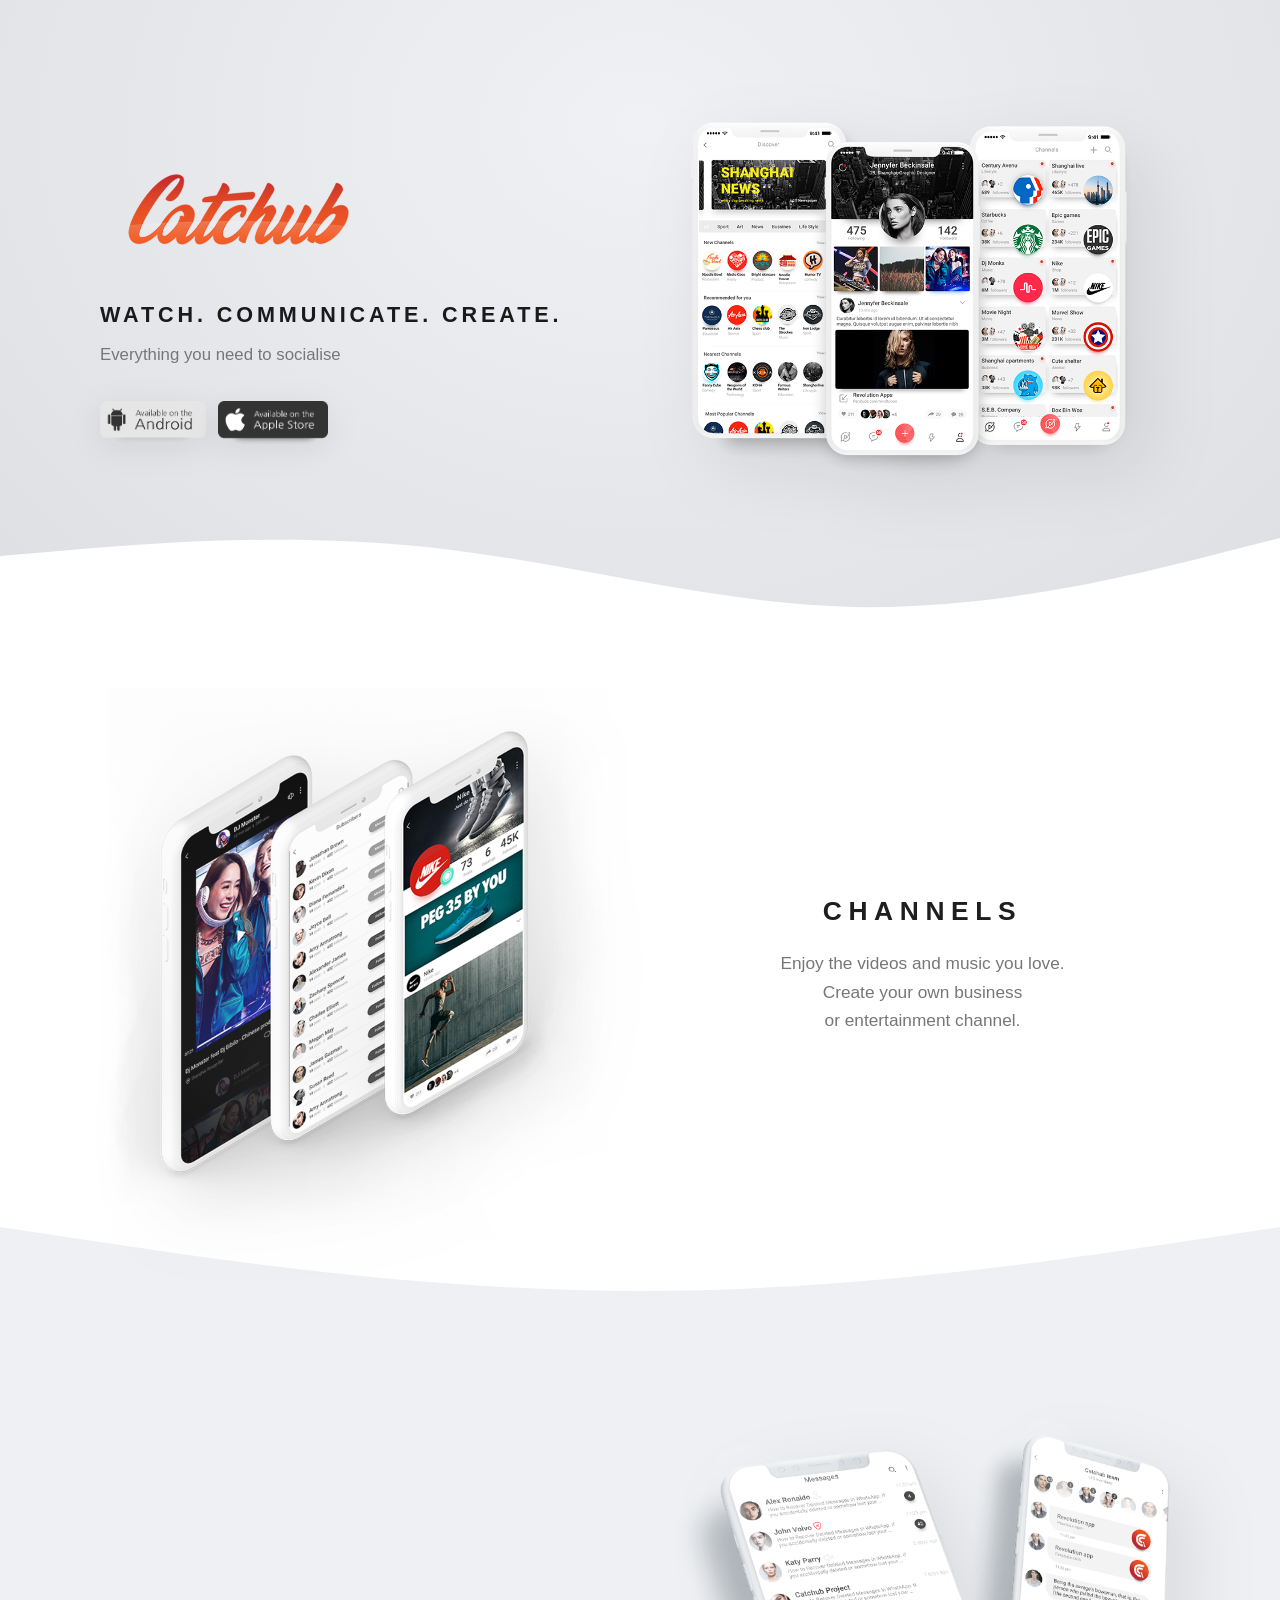
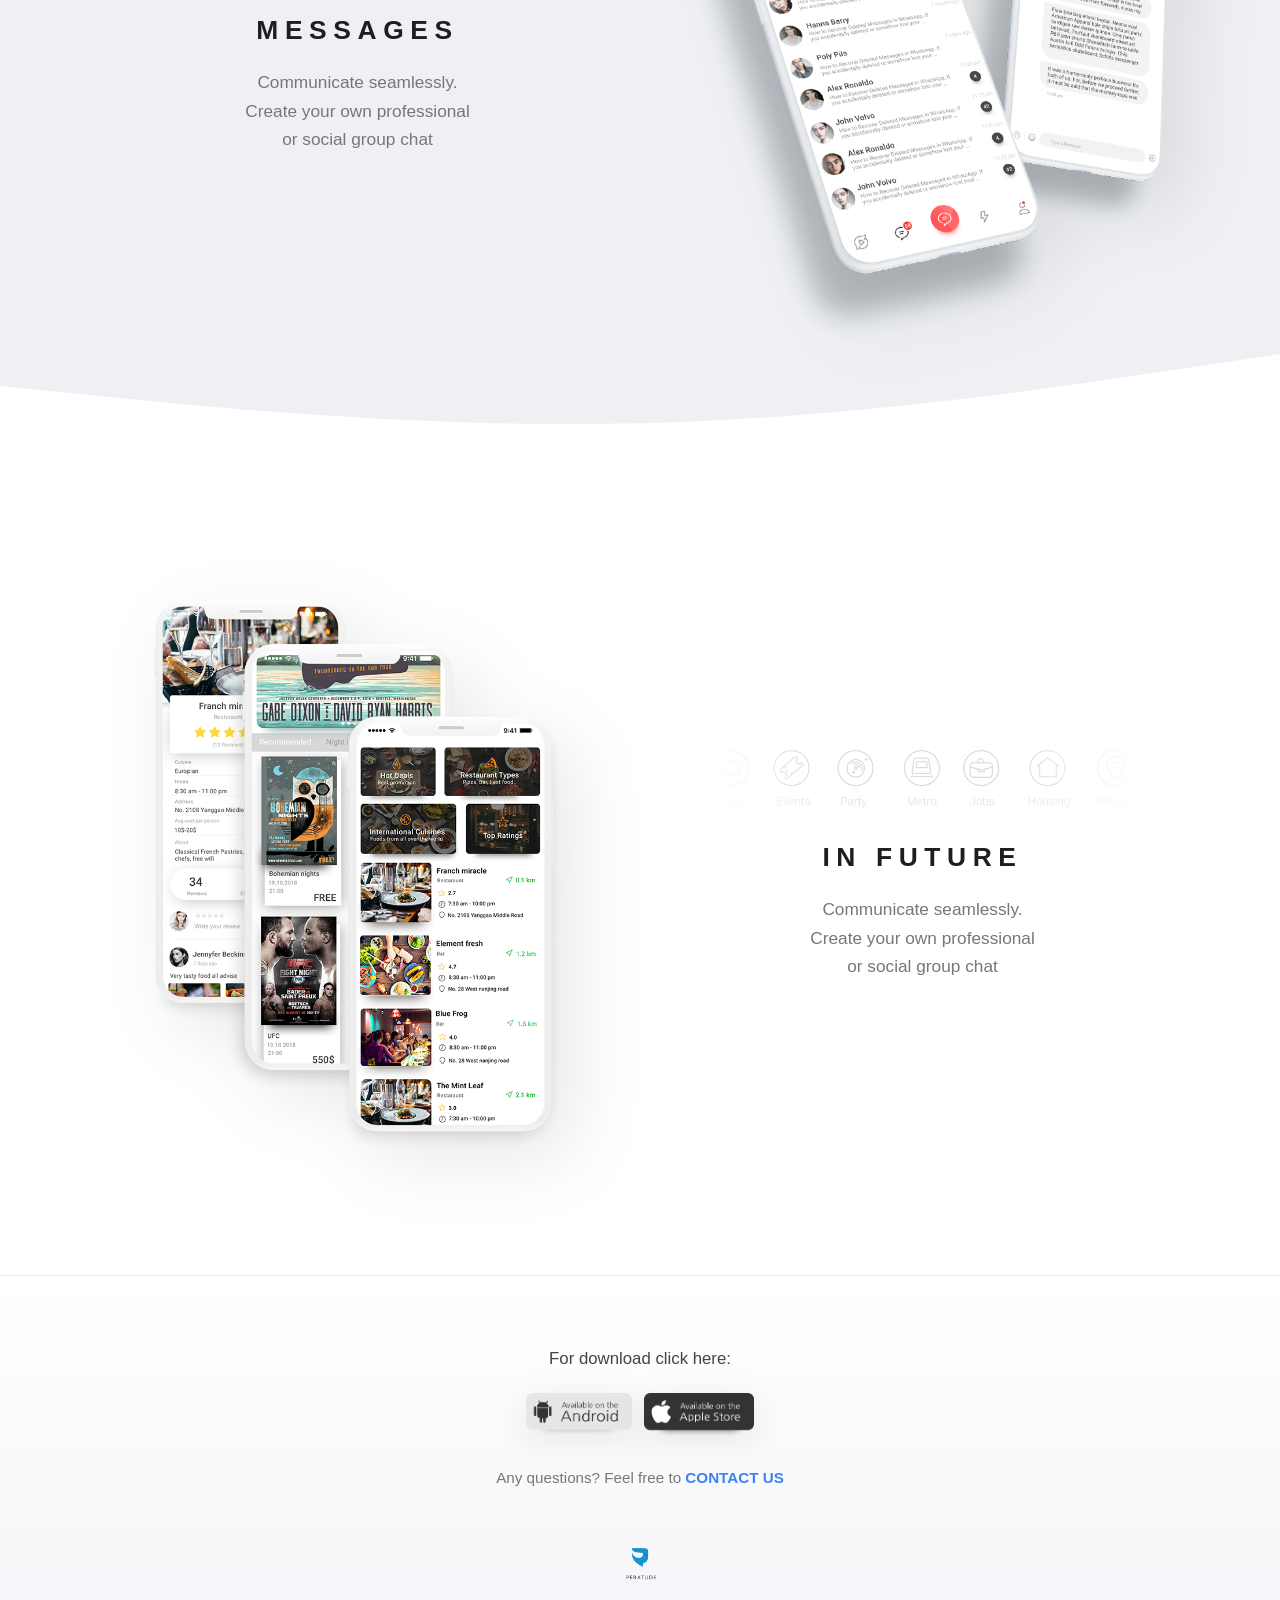
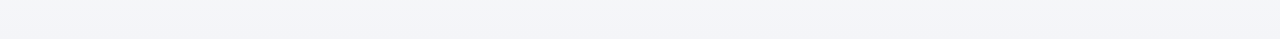
==== Web Development Task # 02/index.html @ a73be130 "Add Files" ====
<!DOCTYPE html>
<html lang="en">
<head>
  <meta charset="UTF-8">
  <meta name="viewport" content="width=device-width, initial-scale=1.0">
  <title>Catchub — Watch. Communicate. Create.</title>
  <link rel="icon" href="favicon.png" type="image/png">
  <link rel="stylesheet" href="styles.css">
</head>
<body>

  <!-- 1. HERO SECTION (Text Left, Screens Right) -->
  <section class="section hero-section">
    <!-- SVG Curved Wave Background Overlay -->
    <div class="hero-wave-bg">
      <svg viewBox="0 0 1440 320" preserveAspectRatio="none">
        <path fill="#ffffff" fill-opacity="1" d="M0,192L80,181.3C160,171,320,149,480,176C640,203,800,277,960,282.7C1120,288,1280,224,1360,192L1440,160L1440,320L1360,320C1280,320,1120,320,960,320C800,320,640,320,480,320C320,320,160,320,80,320L0,320Z"></path>
      </svg>
    </div>

    <div class="container flex-row">
      <!-- Left: Logo, Tagline, Buttons -->
      <div class="content-left hero-text">
        <img src="logo.png" alt="Catchub" class="hero-logo">
        <h1 class="hero-tagline">WATCH. COMMUNICATE. CREATE.</h1>
        <p class="hero-subtitle">Everything you need to socialise</p>
        <div class="store-buttons">
          <a href="#" aria-label="Get it on Google Play">
            <img src="play_store.png" alt="Available on Android App Store">
          </a>
          <a href="#" aria-label="Download on App Store">
            <img src="app_store.png" alt="Download on Apple App Store">
          </a>
        </div>
      </div>

      <!-- Right: Hero Screens -->
      <div class="content-right hero-media">
        <img src="top_screens.png" alt="Catchub Hero App Screens" class="mockup-img">
      </div>
    </div>
  </section>

  <!-- 2. CHANNELS SECTION (Screens Left, Text Right) -->
  <section class="section channels-section">
    <!-- Curved Wave Transition -->
    <div class="channels-wave-bg">
      <svg viewBox="0 0 1440 320" preserveAspectRatio="none">
        <path fill="#eef0f3" fill-opacity="1" d="M0,96L120,128C240,160,480,224,720,224C960,224,1200,160,1320,128L1440,96L1440,320L1320,320C1200,320,960,320,720,320C480,320,240,320,120,320L0,320Z"></path>
      </svg>
    </div>

    <div class="container flex-row">
      <!-- Left: Channels Screens -->
      <div class="content-left channels-media">
        <img src="sec_screens.png" alt="Catchub Channels Mockups" class="mockup-img">
      </div>

      <!-- Right: Channels Text -->
      <div class="content-right channels-text text-center">
        <h2 class="section-title">CHANNELS</h2>
        <p class="section-description">
          Enjoy the videos and music you love.<br>
          Create your own business<br>
          or entertainment channel.
        </p>
      </div>
    </div>
  </section>

  <!-- 3. MESSAGES SECTION (Text Left, Screens Right) -->
  <section class="section messages-section">
    <!-- Curved Wave Transition -->
    <div class="messages-wave-bg">
      <svg viewBox="0 0 1440 320" preserveAspectRatio="none">
        <path fill="#ffffff" fill-opacity="1" d="M0,160L120,181.3C240,203,480,245,720,234.7C960,224,1200,160,1320,128L1440,96L1440,320L1320,320C1200,320,960,320,720,320C480,320,240,320,120,320L0,320Z"></path>
      </svg>
    </div>

    <div class="container flex-row">
      <!-- Left: Messages Text -->
      <div class="content-left messages-text text-center">
        <h2 class="section-title">MESSAGES</h2>
        <p class="section-description">
          Communicate seamlessly.<br>
          Create your own professional<br>
          or social group chat
        </p>
      </div>

      <!-- Right: Messages Screens -->
      <div class="content-right messages-media">
        <img src="thhh_screens.png" alt="Catchub Messages Mockups" class="mockup-img">
      </div>
    </div>
  </section>

  <!-- 4. IN FUTURE SECTION (Screens Left, Icons & Text Right) -->
  <section class="section future-section">
    <div class="container flex-row">
      <!-- Left: Future Screens -->
      <div class="content-left future-media">
        <img src="for_screens.png" alt="Catchub Future Features Mockups" class="mockup-img">
      </div>

      <!-- Right: Category Vectors + IN FUTURE Text -->
      <div class="content-right future-text-block text-center">
        <!-- Category Vector Icons ABOVE Text -->
        <div class="future-vectors-wrap">
          <img src="vectors.png" alt="Category Icons: Foods, Events, Party, Metro, Jobs, Housing, Places" class="vectors-img">
        </div>
        
        <h2 class="section-title">IN FUTURE</h2>
        <p class="section-description">
          Communicate seamlessly.<br>
          Create your own professional<br>
          or social group chat
        </p>
      </div>
    </div>
  </section>


  <!-- 5. FOOTER -->
  <footer class="site-footer">
    <div class="container footer-container text-center">
      <p class="footer-download-label">For download click here:</p>

      <div class="store-buttons footer-buttons">
        <a href="#" aria-label="Get it on Google Play">
          <img src="play_store.png" alt="Available on Android App Store">
        </a>
        <a href="#" aria-label="Download on App Store">
          <img src="app_store.png" alt="Download on Apple App Store">
        </a>
      </div>

      <p class="footer-contact-text">
        Any questions? Feel free to <a href="#" class="contact-link">CONTACT US</a>
      </p>

      <!-- Enlarged Peratude Logo -->
      <div class="peratude-brand">
        <img src="peratude.png" alt="Peratude Logo" class="peratude-logo">
      </div>
    </div>
  </footer>

</body>
</html>
---- Web Development Task # 02/styles.css ----
/* --- CSS Variables --- */
:root {
  --bg-gradient-top: #e2e5e9;
  --bg-gradient-mid: #eef0f3;
  --bg-pure-white: #ffffff;
  --text-primary: #1e1e1e;
  --text-secondary: #777777;
  --link-blue: #3b82f6;
  --container-max-width: 1140px;
}

/* --- Reset & Global Styles --- */
* {
  margin: 0;
  padding: 0;
  box-sizing: border-box;
}

html {
  scroll-behavior: smooth;
}

body {
  font-family: -apple-system, BlinkMacSystemFont, "Segoe UI", Roboto, "Helvetica Neue", Arial, sans-serif;
  color: var(--text-primary);
  background-color: var(--bg-pure-white);
  line-height: 1.5;
  overflow-x: hidden;
}

img {
  max-width: 100%;
  height: auto;
  display: block;
}

a {
  text-decoration: none;
  color: inherit;
}

/* --- Utility Layout Classes --- */
.container {
  max-width: var(--container-max-width);
  margin: 0 auto;
  padding: 0 30px;
  position: relative;
  z-index: 3;
}

.flex-row {
  display: flex;
  align-items: center;
  justify-content: space-between;
  gap: 50px;
}

.text-center {
  text-align: center;
}

.content-left, .content-right {
  flex: 1;
}

/* --- Section Typography --- */
.section-title {
  font-size: 1.65rem;
  font-weight: 700;
  letter-spacing: 0.25em;
  text-transform: uppercase;
  color: var(--text-primary);
  margin-bottom: 18px;
}

.section-description {
  font-size: 1.08rem;
  color: var(--text-secondary);
  line-height: 1.65;
  font-weight: 400;
}

/* --- App Store Buttons --- */
.store-buttons {
  display: flex;
  align-items: center;
  gap: 12px;
}

.store-buttons img {
  height: 44px;
  width: auto;
  filter: drop-shadow(0px 8px 16px rgba(0, 0, 0, 0.08));
  transition: transform 0.2s ease, filter 0.2s ease;
}

.store-buttons img:hover {
  transform: translateY(-2px);
  filter: drop-shadow(0px 12px 20px rgba(0, 0, 0, 0.12));
}

/* --- Global Shadow for Mobile Mockups --- */
.mockup-img {
  width: 100%;
  max-width: 500px;
  margin: 0 auto;
  filter: drop-shadow(20px 25px 35px rgba(0, 0, 0, 0.09));
}


/* 1. HERO SECTION */
.hero-section {
  position: relative;
  padding: 90px 0 120px;
  background: radial-gradient(ellipse at 50% 20%, #eff1f4 0%, #dedfe3 100%);
  overflow: hidden;
}

.hero-wave-bg {
  position: absolute;
  bottom: 0;
  left: 0;
  width: 100%;
  height: 180px;
  z-index: 1;
  pointer-events: none;
}

.hero-wave-bg svg {
  width: 100%;
  height: 100%;
}

.hero-text {
  max-width: 480px;
}

.hero-logo {
  width: 270px;
  margin-bottom: 24px;
}

.hero-tagline {
  font-size: 1.35rem;
  font-weight: 800;
  letter-spacing: 0.18em;
  text-transform: uppercase;
  color: #1a1a1a;
  margin-bottom: 10px;
}

.hero-subtitle {
  font-size: 1.05rem;
  color: var(--text-secondary);
  margin-bottom: 34px;
}

.hero-media {
  display: flex;
  justify-content: flex-end;
}


/* 2. CHANNELS SECTION */
.channels-section {
  position: relative;
  padding: 60px 0 100px;
  background-color: var(--bg-pure-white);
}

.channels-wave-bg {
  position: absolute;
  bottom: 0;
  left: 0;
  width: 100%;
  height: 160px;
  z-index: 1;
  pointer-events: none;
}

.channels-wave-bg svg {
  width: 100%;
  height: 100%;
}

.channels-media {
  display: flex;
  justify-content: flex-start;
}


/* 3. MESSAGES SECTION */
.messages-section {
  position: relative;
  padding: 80px 0 120px;
  background-color: var(--bg-gradient-mid);
}

.messages-wave-bg {
  position: absolute;
  bottom: 0;
  left: 0;
  width: 100%;
  height: 160px;
  z-index: 1;
  pointer-events: none;
}

.messages-wave-bg svg {
  width: 100%;
  height: 100%;
}

.messages-media {
  display: flex;
  justify-content: flex-end;
}


/* 4. IN FUTURE SECTION */
.future-section {
  position: relative;
  padding: 90px 0 100px;
  background-color: var(--bg-pure-white);
}

.future-media {
  display: flex;
  justify-content: flex-start;
}

.future-text-block {
  display: flex;
  flex-direction: column;
  align-items: center;
}

/* Category Vector Icons Row placed directly above text */
.future-vectors-wrap {
  width: 100%;
  max-width: 420px;
  margin-bottom: 30px;
}

.vectors-img {
  width: 100%;
  opacity: 0.85;
}


/* 5. FOOTER */
.site-footer {
  position: relative;
  padding: 70px 20px 50px;
  background: linear-gradient(180deg, #ffffff 0%, #f4f5f8 100%);
  border-top: 1px solid #eaeaea;
}

.footer-container {
  display: flex;
  flex-direction: column;
  align-items: center;
}

.footer-download-label {
  font-size: 1.05rem;
  color: #444444;
  margin-bottom: 22px;
}

.footer-buttons {
  justify-content: center;
  margin-bottom: 30px;
}

.footer-contact-text {
  font-size: 0.95rem;
  color: var(--text-secondary);
  margin-bottom: 40px;
}

.contact-link {
  color: var(--link-blue);
  font-weight: 600;
}

.contact-link:hover {
  text-decoration: underline;
}

/* Enlarged Peratude Logo */
.peratude-brand {
  margin-top: 10px;
}

.peratude-logo {
  width: 48px; /* Prominent size */
  opacity: 0.9;
  margin: 0 auto;
}


/* 6. RESPONSIVE MEDIA QUERIES (Mobile & Tablet) */
@media (max-width: 900px) {
  .flex-row {
    flex-direction: column;
    text-align: center;
    gap: 40px;
  }

  /* Maintain Zig-Zag order correctly on Mobile */
  .channels-section .flex-row {
    flex-direction: column; /* Media top, Text bottom */
  }

  .messages-section .flex-row {
    flex-direction: column-reverse; /* Media top, Text bottom */
  }

  .future-section .flex-row {
    flex-direction: column; /* Media top, Text bottom */
  }

  .hero-text {
    max-width: 100%;
    display: flex;
    flex-direction: column;
    align-items: center;
  }

  .hero-media, .channels-media, .messages-media, .future-media {
    justify-content: center;
    width: 100%;
  }

  .store-buttons {
    justify-content: center;
  }

  .section-title {
    font-size: 1.4rem;
    letter-spacing: 0.2em;
  }

  .hero-tagline {
    font-size: 1.15rem;
    letter-spacing: 0.14em;
  }

  .hero-logo {
    width: 220px;
  }

  .mockup-img {
    max-width: 380px;
  }

  .future-vectors-wrap {
    max-width: 340px;
  }
}

@media (max-width: 480px) {
  .container {
    padding: 0 20px;
  }

  .store-buttons img {
    height: 38px;
  }

  .hero-logo {
    width: 180px;
  }

  .peratude-logo {
    width: 40px;
  }
}
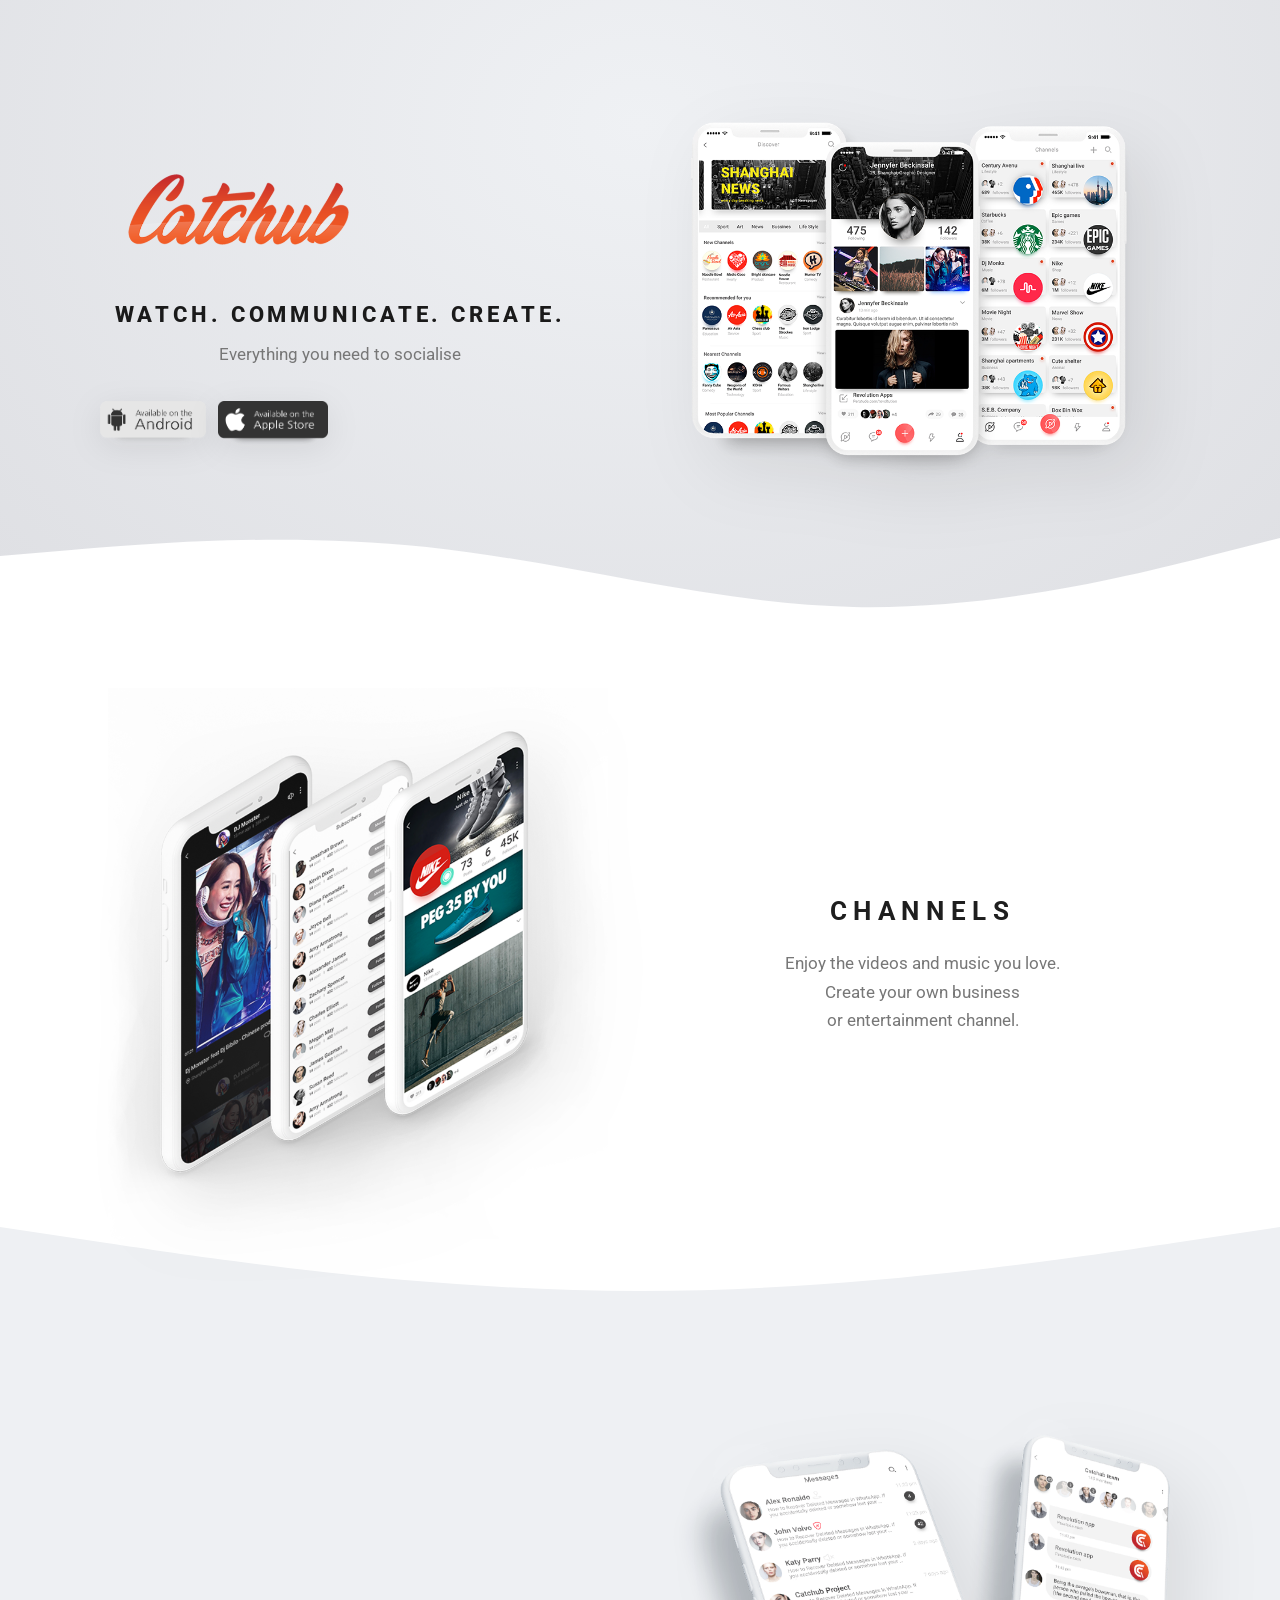
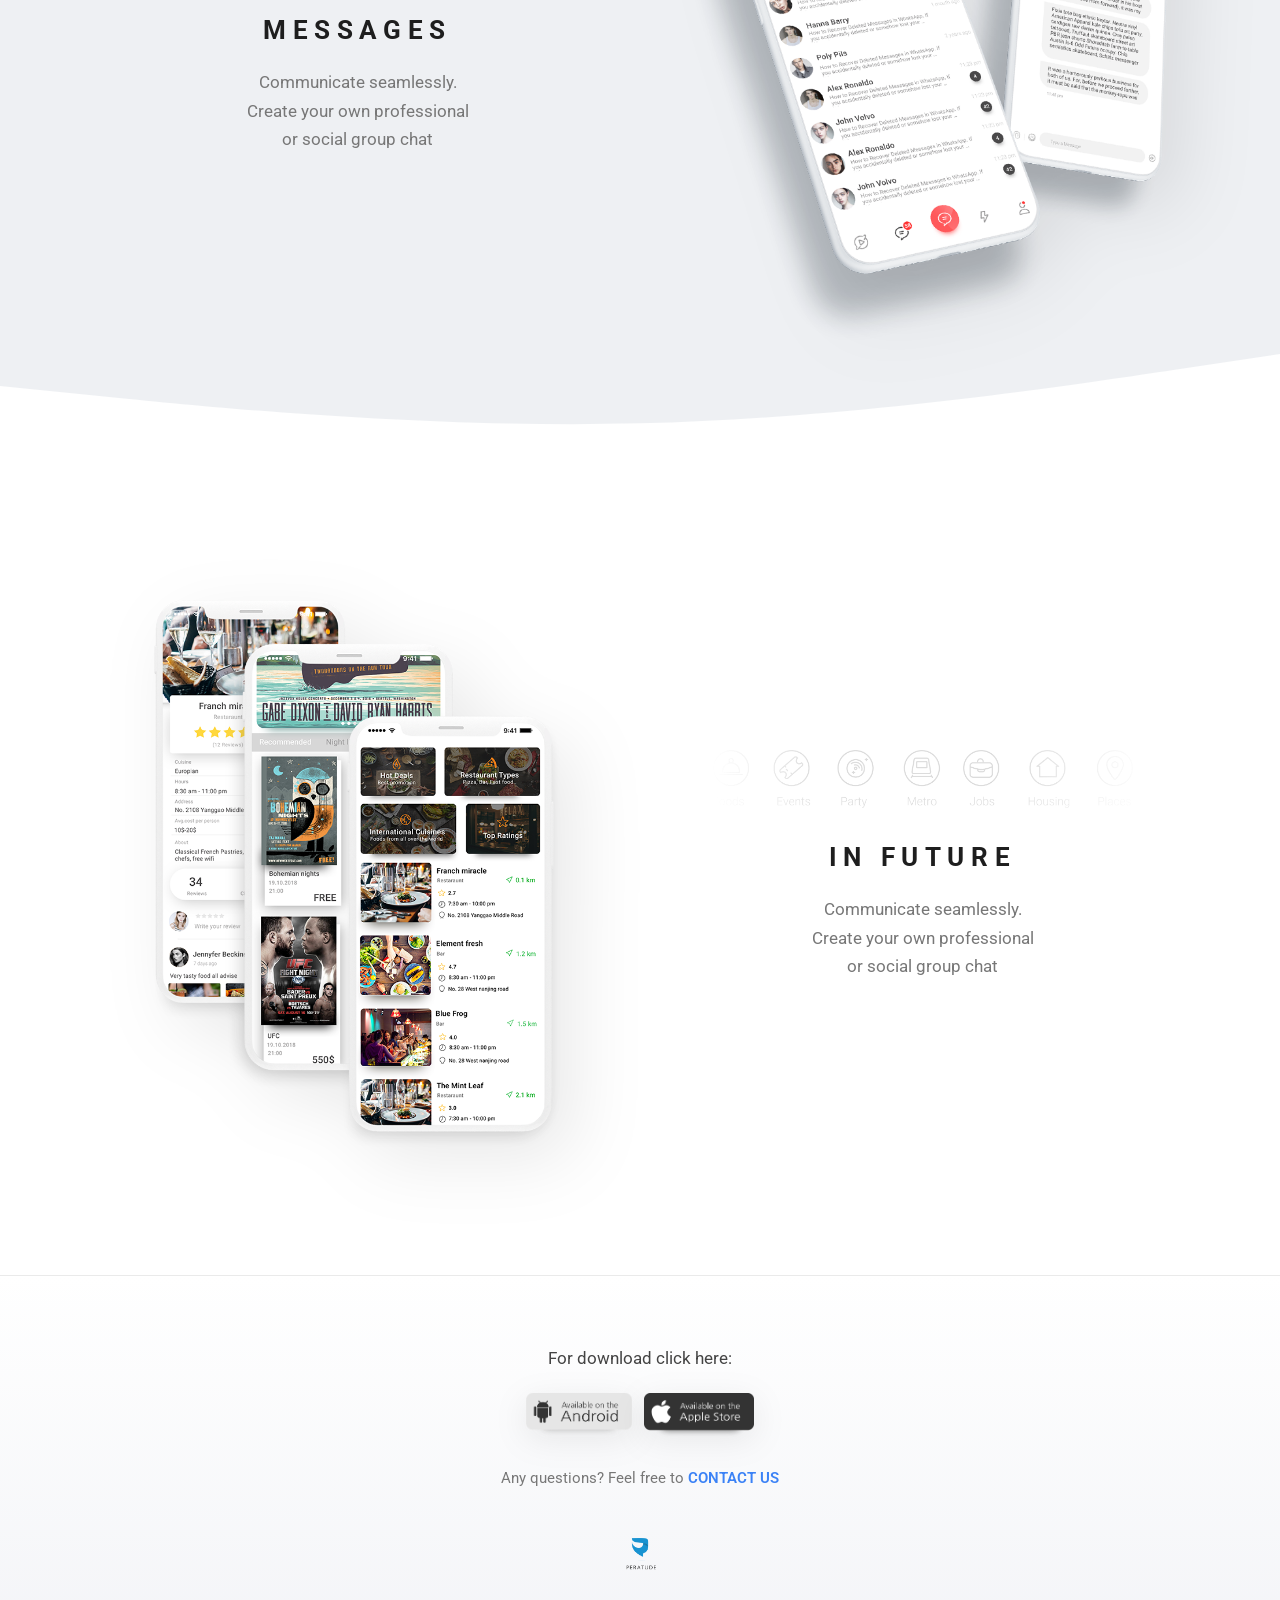
==== commit e7ce4ab3: "Update index.html" ====
--- a/Web Development Task # 02/index.html
+++ b/Web Development Task # 02/index.html
@@ -5,26 +5,30 @@
   <meta name="viewport" content="width=device-width, initial-scale=1.0">
   <title>Catchub — Watch. Communicate. Create.</title>
   <link rel="icon" href="favicon.png" type="image/png">
+
+  <!-- Roboto font -->
+  <link rel="preconnect" href="https://fonts.googleapis.com">
+  <link rel="preconnect" href="https://fonts.gstatic.com" crossorigin>
+  <link href="https://fonts.googleapis.com/css2?family=Roboto:wght@300;400;500;700&display=swap" rel="stylesheet">
+
   <link rel="stylesheet" href="styles.css">
 </head>
 <body>
 
-  <!-- 1. HERO SECTION (Text Left, Screens Right) -->
+  <!-- 1. Hero -->
   <section class="section hero-section">
-    <!-- SVG Curved Wave Background Overlay -->
     <div class="hero-wave-bg">
       <svg viewBox="0 0 1440 320" preserveAspectRatio="none">
-        <path fill="#ffffff" fill-opacity="1" d="M0,192L80,181.3C160,171,320,149,480,176C640,203,800,277,960,282.7C1120,288,1280,224,1360,192L1440,160L1440,320L1360,320C1280,320,1120,320,960,320C800,320,640,320,480,320C320,320,160,320,80,320L0,320Z"></path>
+        <path fill="#ffffff" d="M0,192L80,181.3C160,171,320,149,480,176C640,203,800,277,960,282.7C1120,288,1280,224,1360,192L1440,160L1440,320L1360,320C1280,320,1120,320,960,320C800,320,640,320,480,320C320,320,160,320,80,320L0,320Z"></path>
       </svg>
     </div>
 
     <div class="container flex-row">
-      <!-- Left: Logo, Tagline, Buttons -->
-      <div class="content-left hero-text">
+      <div class="content-left hero-text text-center">
         <img src="logo.png" alt="Catchub" class="hero-logo">
         <h1 class="hero-tagline">WATCH. COMMUNICATE. CREATE.</h1>
         <p class="hero-subtitle">Everything you need to socialise</p>
-        <div class="store-buttons">
+        <div class="store-buttons hero-buttons">
           <a href="#" aria-label="Get it on Google Play">
             <img src="play_store.png" alt="Available on Android App Store">
           </a>
@@ -34,33 +38,29 @@
         </div>
       </div>
 
-      <!-- Right: Hero Screens -->
       <div class="content-right hero-media">
         <img src="top_screens.png" alt="Catchub Hero App Screens" class="mockup-img">
       </div>
     </div>
   </section>
 
-  <!-- 2. CHANNELS SECTION (Screens Left, Text Right) -->
+  <!-- 2. Channels -->
   <section class="section channels-section">
-    <!-- Curved Wave Transition -->
     <div class="channels-wave-bg">
       <svg viewBox="0 0 1440 320" preserveAspectRatio="none">
-        <path fill="#eef0f3" fill-opacity="1" d="M0,96L120,128C240,160,480,224,720,224C960,224,1200,160,1320,128L1440,96L1440,320L1320,320C1200,320,960,320,720,320C480,320,240,320,120,320L0,320Z"></path>
+        <path fill="#eef0f3" d="M0,96L120,128C240,160,480,224,720,224C960,224,1200,160,1320,128L1440,96L1440,320L1320,320C1200,320,960,320,720,320C480,320,240,320,120,320L0,320Z"></path>
       </svg>
     </div>
 
     <div class="container flex-row">
-      <!-- Left: Channels Screens -->
       <div class="content-left channels-media">
         <img src="sec_screens.png" alt="Catchub Channels Mockups" class="mockup-img">
       </div>
 
-      <!-- Right: Channels Text -->
       <div class="content-right channels-text text-center">
         <h2 class="section-title">CHANNELS</h2>
         <p class="section-description">
-          Enjoy the videos and music you love.<br>
+          <span class="single-line">Enjoy the videos and music you love.</span><br>
           Create your own business<br>
           or entertainment channel.
         </p>
@@ -68,17 +68,15 @@
     </div>
   </section>
 
-  <!-- 3. MESSAGES SECTION (Text Left, Screens Right) -->
+  <!-- 3. Messages -->
   <section class="section messages-section">
-    <!-- Curved Wave Transition -->
     <div class="messages-wave-bg">
       <svg viewBox="0 0 1440 320" preserveAspectRatio="none">
-        <path fill="#ffffff" fill-opacity="1" d="M0,160L120,181.3C240,203,480,245,720,234.7C960,224,1200,160,1320,128L1440,96L1440,320L1320,320C1200,320,960,320,720,320C480,320,240,320,120,320L0,320Z"></path>
+        <path fill="#ffffff" d="M0,160L120,181.3C240,203,480,245,720,234.7C960,224,1200,160,1320,128L1440,96L1440,320L1320,320C1200,320,960,320,720,320C480,320,240,320,120,320L0,320Z"></path>
       </svg>
     </div>
 
     <div class="container flex-row">
-      <!-- Left: Messages Text -->
       <div class="content-left messages-text text-center">
         <h2 class="section-title">MESSAGES</h2>
         <p class="section-description">
@@ -88,28 +86,24 @@
         </p>
       </div>
 
-      <!-- Right: Messages Screens -->
       <div class="content-right messages-media">
         <img src="thhh_screens.png" alt="Catchub Messages Mockups" class="mockup-img">
       </div>
     </div>
   </section>
 
-  <!-- 4. IN FUTURE SECTION (Screens Left, Icons & Text Right) -->
+  <!-- 4. In Future -->
   <section class="section future-section">
     <div class="container flex-row">
-      <!-- Left: Future Screens -->
       <div class="content-left future-media">
         <img src="for_screens.png" alt="Catchub Future Features Mockups" class="mockup-img">
       </div>
 
-      <!-- Right: Category Vectors + IN FUTURE Text -->
       <div class="content-right future-text-block text-center">
-        <!-- Category Vector Icons ABOVE Text -->
         <div class="future-vectors-wrap">
           <img src="vectors.png" alt="Category Icons: Foods, Events, Party, Metro, Jobs, Housing, Places" class="vectors-img">
         </div>
-        
+
         <h2 class="section-title">IN FUTURE</h2>
         <p class="section-description">
           Communicate seamlessly.<br>
@@ -120,8 +114,7 @@
     </div>
   </section>
 
-
-  <!-- 5. FOOTER -->
+  <!-- 5. Footer -->
   <footer class="site-footer">
     <div class="container footer-container text-center">
       <p class="footer-download-label">For download click here:</p>
@@ -139,12 +132,9 @@
         Any questions? Feel free to <a href="#" class="contact-link">CONTACT US</a>
       </p>
 
-      <!-- Enlarged Peratude Logo -->
-      <div class="peratude-brand">
-        <img src="peratude.png" alt="Peratude Logo" class="peratude-logo">
-      </div>
+      <img src="peratude.png" alt="Peratude Logo" class="peratude-logo">
     </div>
   </footer>
 
 </body>
-</html>+</html>
